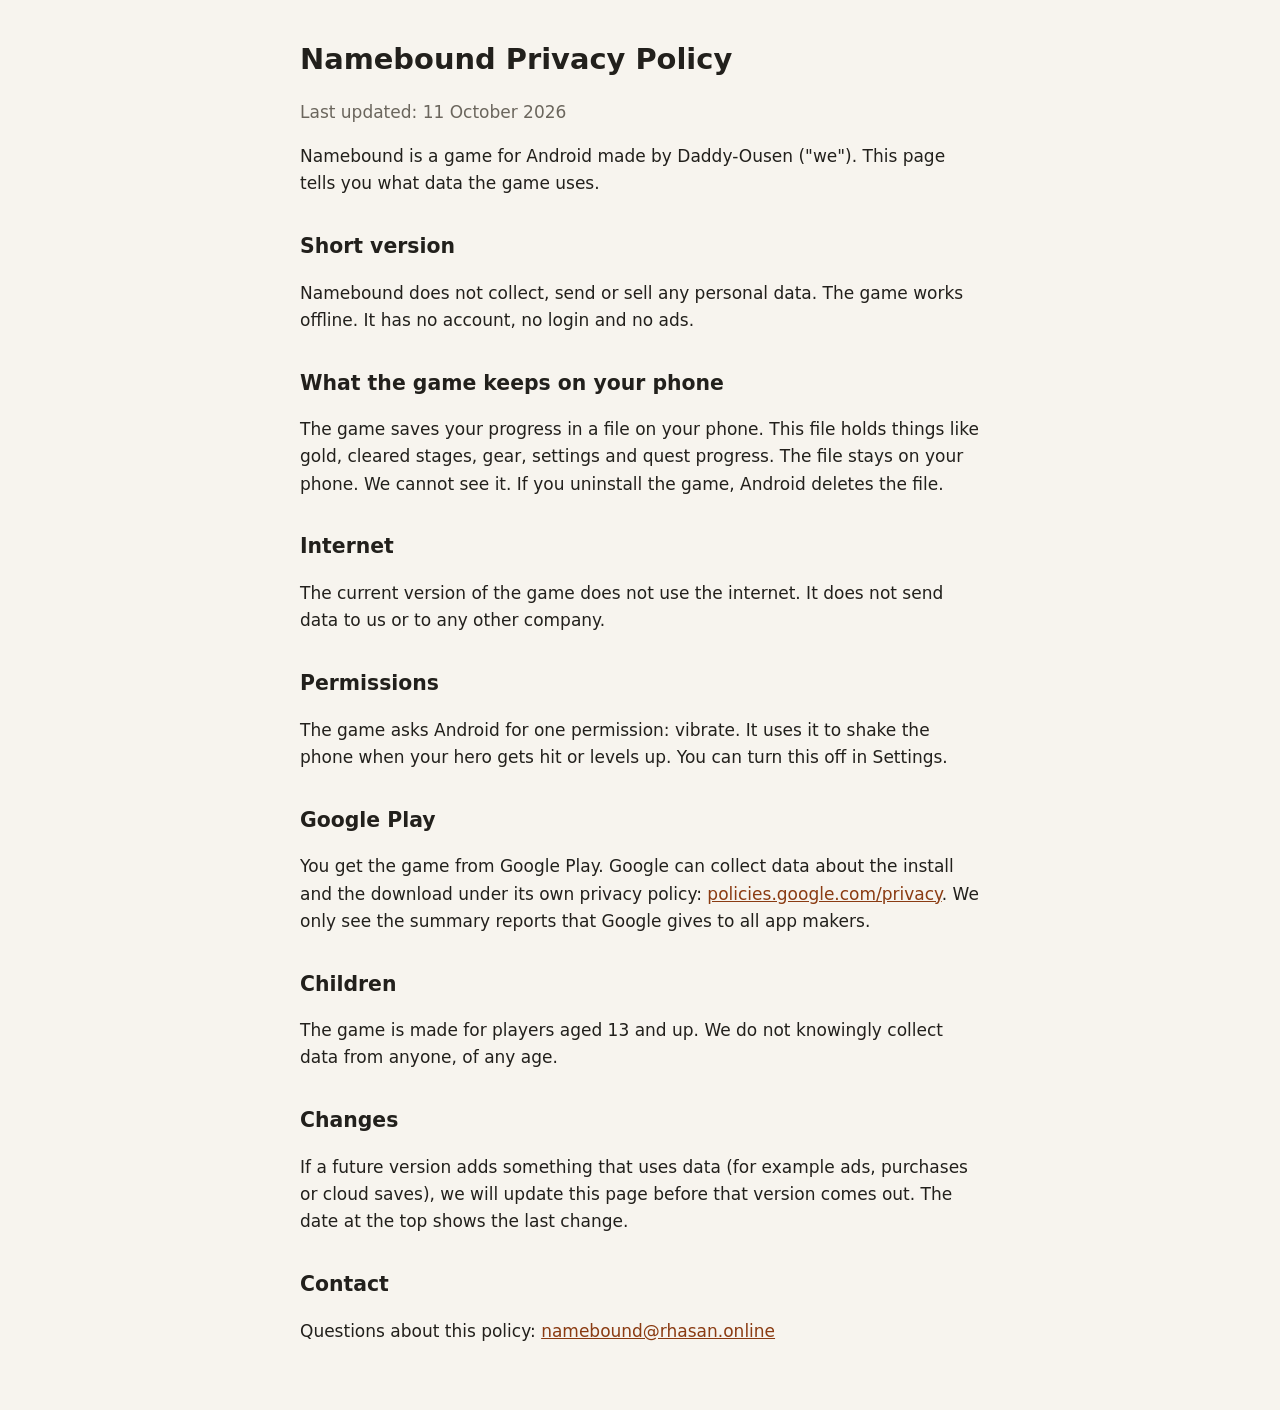
==== privacy.html @ dc04a9e1 "Privacy policy and home page" ====
<!doctype html>
<html lang="en">
<head>
<meta charset="utf-8">
<meta name="viewport" content="width=device-width, initial-scale=1">
<title>Namebound Privacy Policy</title>
<link rel="stylesheet" href="style.css">
</head>
<body>
<main>
<h1>Namebound Privacy Policy</h1>
<p class="date">Last updated: 11 October 2026</p>

<p>Namebound is a game for Android made by Daddy-Ousen ("we"). This page tells you what data the game uses.</p>

<h2>Short version</h2>
<p>Namebound does not collect, send or sell any personal data. The game works offline. It has no account, no login and no ads.</p>

<h2>What the game keeps on your phone</h2>
<p>The game saves your progress in a file on your phone. This file holds things like gold, cleared stages, gear, settings and quest progress.
The file stays on your phone. We cannot see it. If you uninstall the game, Android deletes the file.</p>

<h2>Internet</h2>
<p>The current version of the game does not use the internet. It does not send data to us or to any other company.</p>

<h2>Permissions</h2>
<p>The game asks Android for one permission: vibrate. It uses it to shake the phone when your hero gets hit or levels up. You can turn this off in Settings.</p>

<h2>Google Play</h2>
<p>You get the game from Google Play. Google can collect data about the install and the download under its own privacy policy:
<a href="https://policies.google.com/privacy">policies.google.com/privacy</a>. We only see the summary reports that Google gives to all app makers.</p>

<h2>Children</h2>
<p>The game is made for players aged 13 and up. We do not knowingly collect data from anyone, of any age.</p>

<h2>Changes</h2>
<p>If a future version adds something that uses data (for example ads, purchases or cloud saves), we will update this page before that version comes out.
The date at the top shows the last change.</p>

<h2>Contact</h2>
<p>Questions about this policy: <a href="mailto:namebound@rhasan.online">namebound@rhasan.online</a></p>
</main>
</body>
</html>
---- style.css ----
:root { --bg: #f7f4ee; --fg: #22201c; --muted: #6b665d; --link: #8a3b12; }
@media (prefers-color-scheme: dark) {
  :root { --bg: #1b1a18; --fg: #ece8e0; --muted: #a39d92; --link: #f0a070; }
}
body { margin: 0; background: var(--bg); color: var(--fg); font: 17px/1.6 system-ui, sans-serif; }
main { max-width: 680px; margin: 0 auto; padding: 24px 16px 48px; }
h1 { font-size: 1.7em; margin: 0.4em 0; }
h2 { font-size: 1.2em; margin-top: 1.6em; }
.date { color: var(--muted); }
a { color: var(--link); }
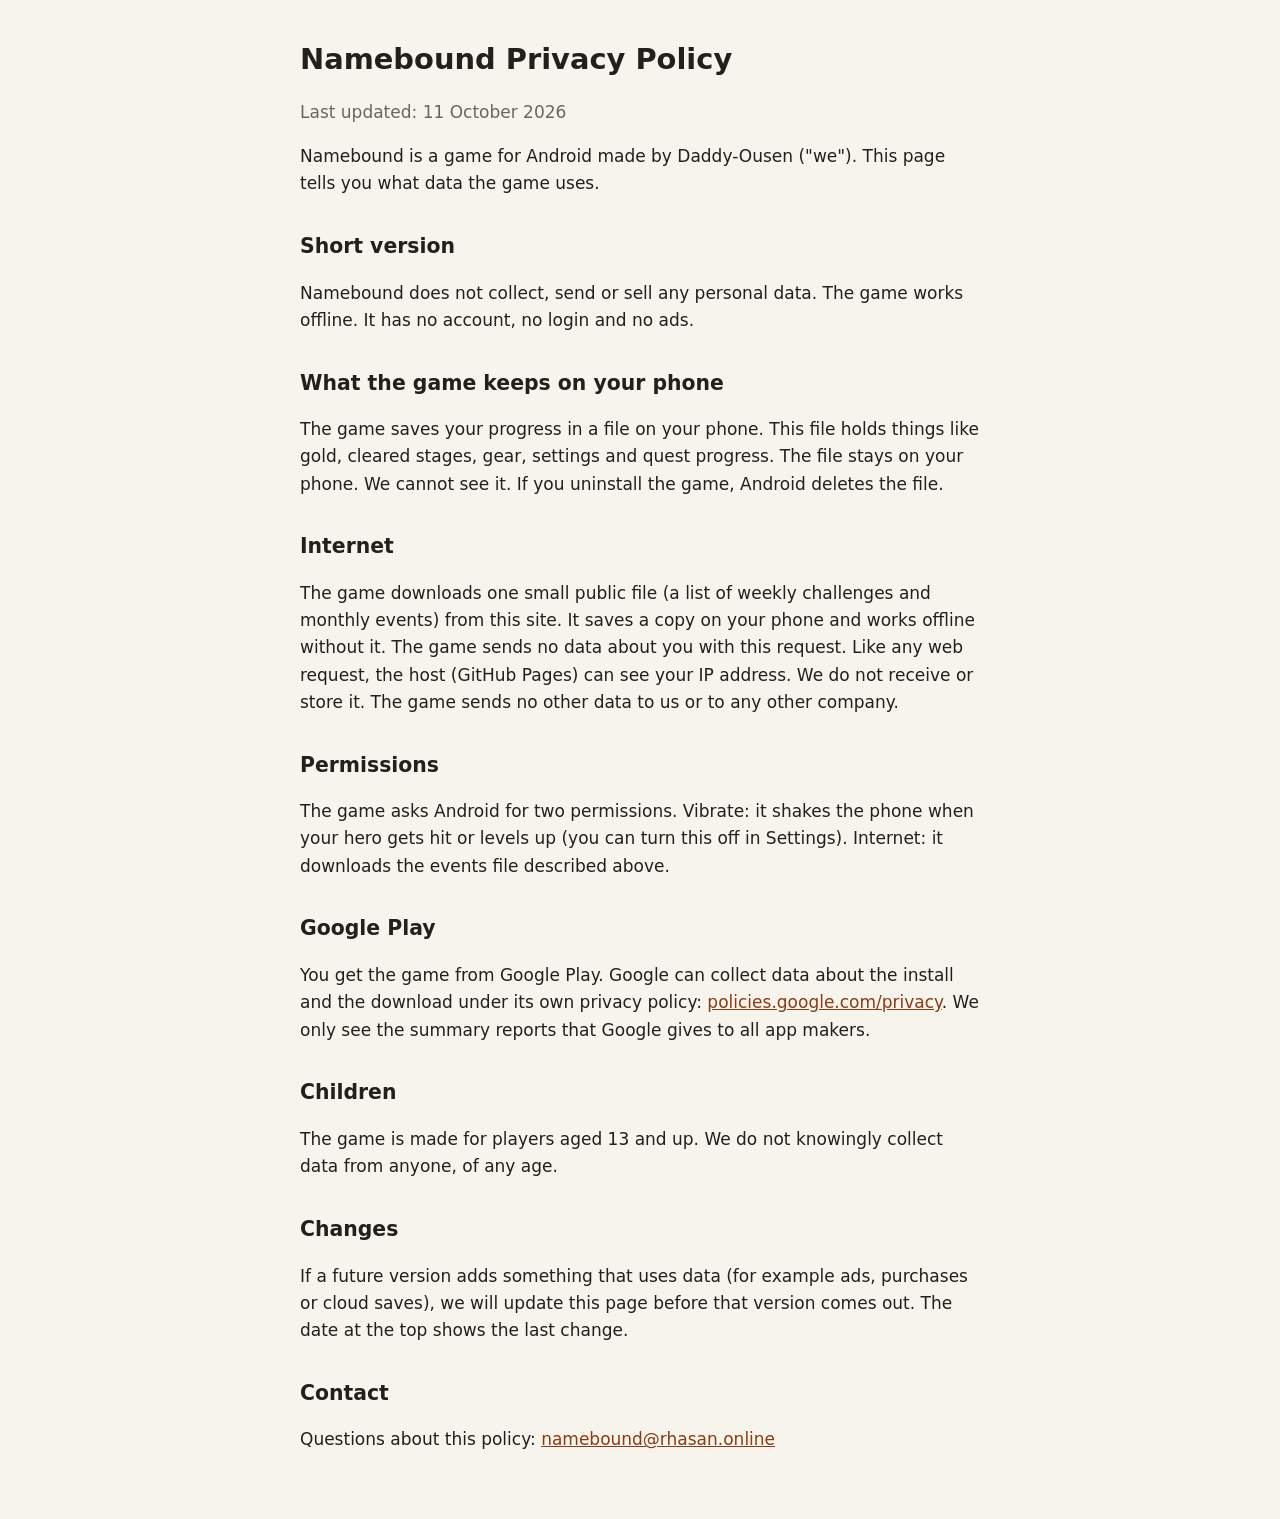
==== commit 518530e4: "Add events.json, update privacy for events download" ====
--- a/privacy.html
+++ b/privacy.html
@@ -21,10 +21,10 @@
 The file stays on your phone. We cannot see it. If you uninstall the game, Android deletes the file.</p>
 
 <h2>Internet</h2>
-<p>The current version of the game does not use the internet. It does not send data to us or to any other company.</p>
+<p>The game downloads one small public file (a list of weekly challenges and monthly events) from this site. It saves a copy on your phone and works offline without it. The game sends no data about you with this request. Like any web request, the host (GitHub Pages) can see your IP address. We do not receive or store it. The game sends no other data to us or to any other company.</p>
 
 <h2>Permissions</h2>
-<p>The game asks Android for one permission: vibrate. It uses it to shake the phone when your hero gets hit or levels up. You can turn this off in Settings.</p>
+<p>The game asks Android for two permissions. Vibrate: it shakes the phone when your hero gets hit or levels up (you can turn this off in Settings). Internet: it downloads the events file described above.</p>
 
 <h2>Google Play</h2>
 <p>You get the game from Google Play. Google can collect data about the install and the download under its own privacy policy:
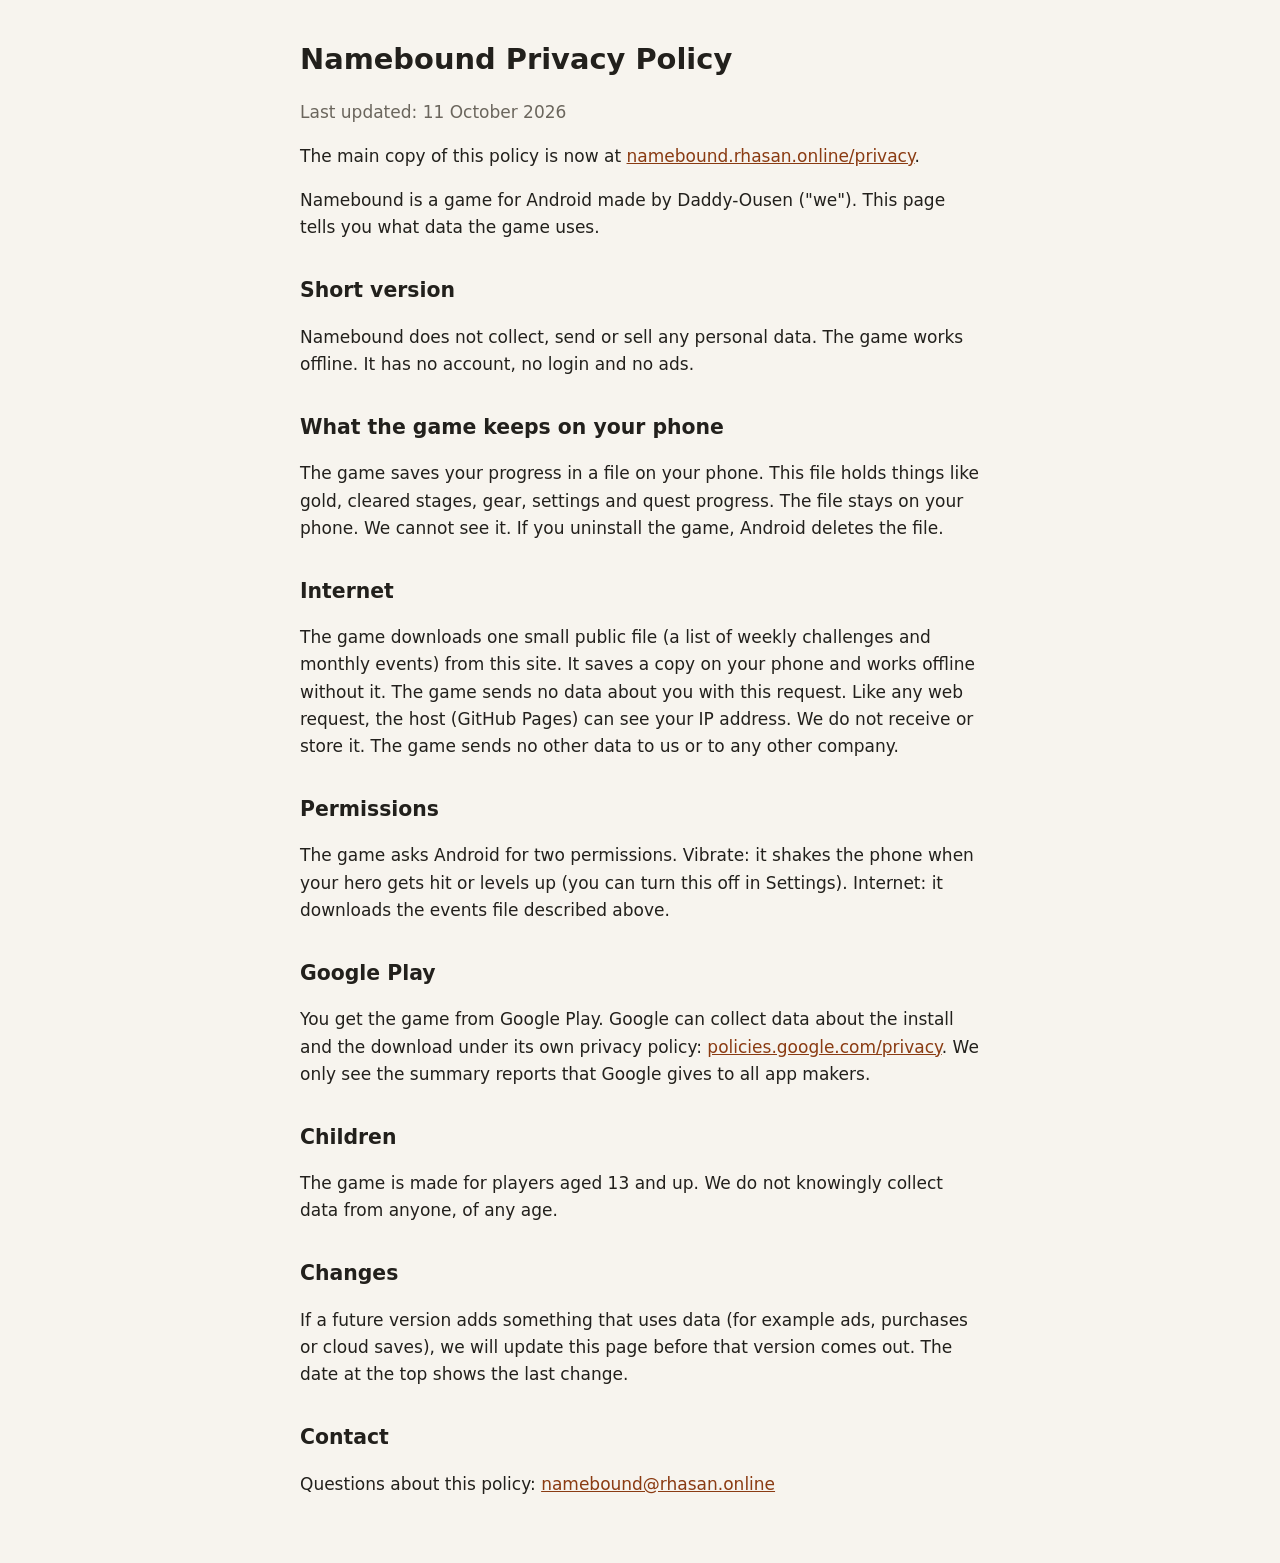
==== commit 5f25b104: "Point to the new site namebound.rhasan.online" ====
--- a/privacy.html
+++ b/privacy.html
@@ -4,12 +4,14 @@
 <meta charset="utf-8">
 <meta name="viewport" content="width=device-width, initial-scale=1">
 <title>Namebound Privacy Policy</title>
+<link rel="canonical" href="https://namebound.rhasan.online/privacy">
 <link rel="stylesheet" href="style.css">
 </head>
 <body>
 <main>
 <h1>Namebound Privacy Policy</h1>
 <p class="date">Last updated: 11 October 2026</p>
+<p>The main copy of this policy is now at <a href="https://namebound.rhasan.online/privacy">namebound.rhasan.online/privacy</a>.</p>
 
 <p>Namebound is a game for Android made by Daddy-Ousen ("we"). This page tells you what data the game uses.</p>
 
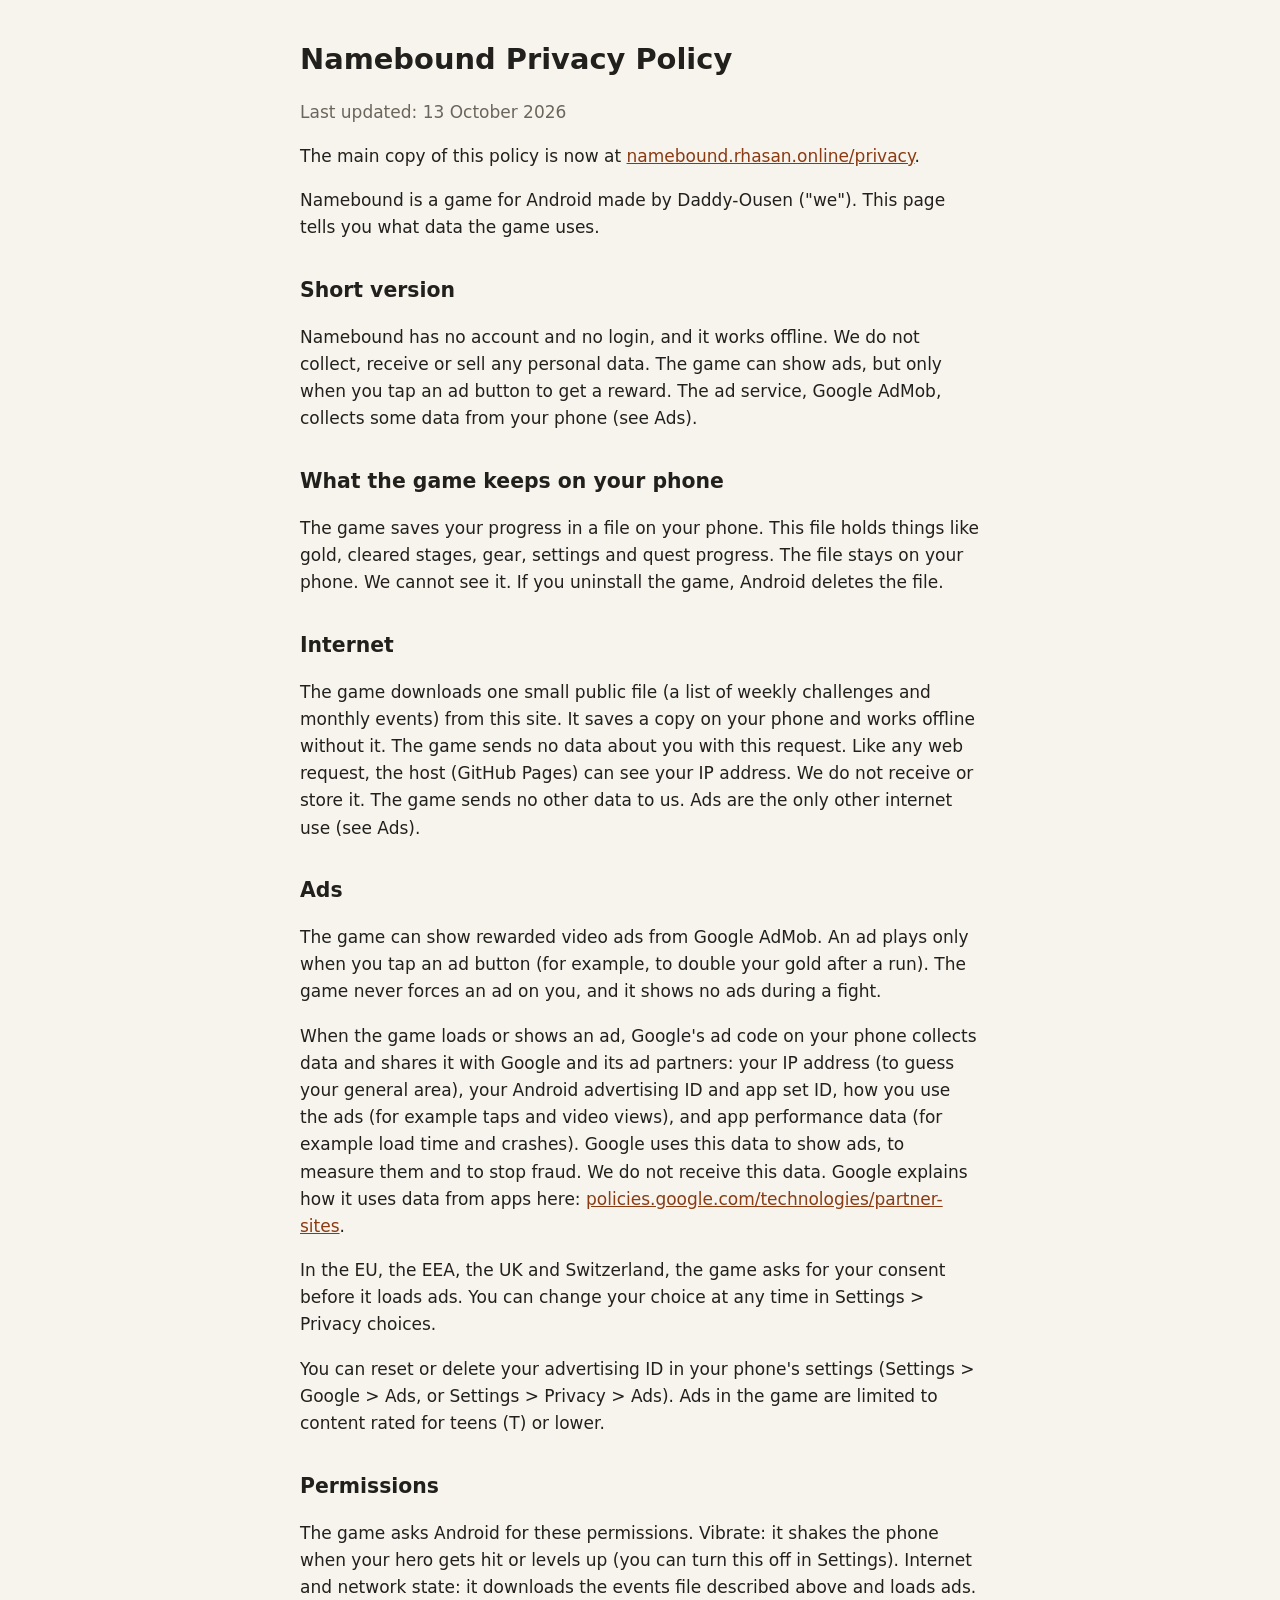
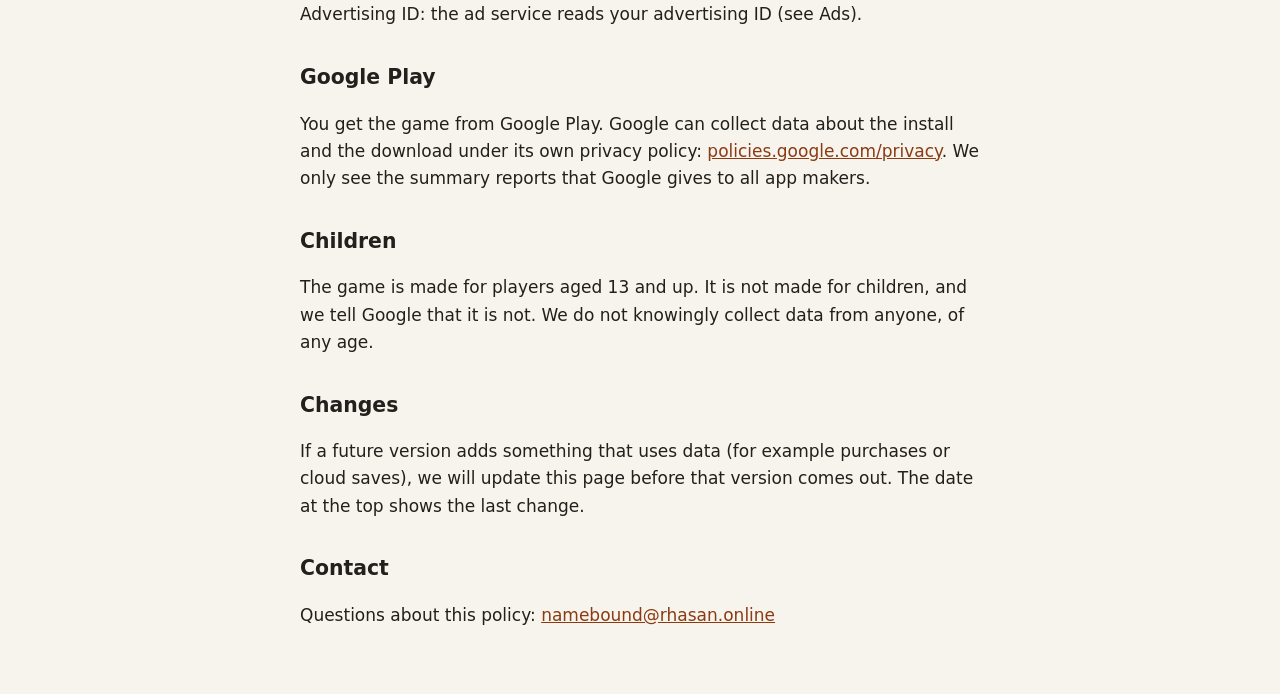
==== commit 8a902941: "privacy: ads" ====
--- a/privacy.html
+++ b/privacy.html
@@ -10,33 +10,39 @@
 <body>
 <main>
 <h1>Namebound Privacy Policy</h1>
-<p class="date">Last updated: 11 October 2026</p>
+<p class="date">Last updated: 13 October 2026</p>
 <p>The main copy of this policy is now at <a href="https://namebound.rhasan.online/privacy">namebound.rhasan.online/privacy</a>.</p>
 
 <p>Namebound is a game for Android made by Daddy-Ousen ("we"). This page tells you what data the game uses.</p>
 
 <h2>Short version</h2>
-<p>Namebound does not collect, send or sell any personal data. The game works offline. It has no account, no login and no ads.</p>
+<p>Namebound has no account and no login, and it works offline. We do not collect, receive or sell any personal data. The game can show ads, but only when you tap an ad button to get a reward. The ad service, Google AdMob, collects some data from your phone (see Ads).</p>
 
 <h2>What the game keeps on your phone</h2>
 <p>The game saves your progress in a file on your phone. This file holds things like gold, cleared stages, gear, settings and quest progress.
 The file stays on your phone. We cannot see it. If you uninstall the game, Android deletes the file.</p>
 
 <h2>Internet</h2>
-<p>The game downloads one small public file (a list of weekly challenges and monthly events) from this site. It saves a copy on your phone and works offline without it. The game sends no data about you with this request. Like any web request, the host (GitHub Pages) can see your IP address. We do not receive or store it. The game sends no other data to us or to any other company.</p>
+<p>The game downloads one small public file (a list of weekly challenges and monthly events) from this site. It saves a copy on your phone and works offline without it. The game sends no data about you with this request. Like any web request, the host (GitHub Pages) can see your IP address. We do not receive or store it. The game sends no other data to us. Ads are the only other internet use (see Ads).</p>
+
+<h2>Ads</h2>
+<p>The game can show rewarded video ads from Google AdMob. An ad plays only when you tap an ad button (for example, to double your gold after a run). The game never forces an ad on you, and it shows no ads during a fight.</p>
+<p>When the game loads or shows an ad, Google's ad code on your phone collects data and shares it with Google and its ad partners: your IP address (to guess your general area), your Android advertising ID and app set ID, how you use the ads (for example taps and video views), and app performance data (for example load time and crashes). Google uses this data to show ads, to measure them and to stop fraud. We do not receive this data. Google explains how it uses data from apps here: <a href="https://policies.google.com/technologies/partner-sites">policies.google.com/technologies/partner-sites</a>.</p>
+<p>In the EU, the EEA, the UK and Switzerland, the game asks for your consent before it loads ads. You can change your choice at any time in Settings &gt; Privacy choices.</p>
+<p>You can reset or delete your advertising ID in your phone's settings (Settings &gt; Google &gt; Ads, or Settings &gt; Privacy &gt; Ads). Ads in the game are limited to content rated for teens (T) or lower.</p>
 
 <h2>Permissions</h2>
-<p>The game asks Android for two permissions. Vibrate: it shakes the phone when your hero gets hit or levels up (you can turn this off in Settings). Internet: it downloads the events file described above.</p>
+<p>The game asks Android for these permissions. Vibrate: it shakes the phone when your hero gets hit or levels up (you can turn this off in Settings). Internet and network state: it downloads the events file described above and loads ads. Advertising ID: the ad service reads your advertising ID (see Ads).</p>
 
 <h2>Google Play</h2>
 <p>You get the game from Google Play. Google can collect data about the install and the download under its own privacy policy:
 <a href="https://policies.google.com/privacy">policies.google.com/privacy</a>. We only see the summary reports that Google gives to all app makers.</p>
 
 <h2>Children</h2>
-<p>The game is made for players aged 13 and up. We do not knowingly collect data from anyone, of any age.</p>
+<p>The game is made for players aged 13 and up. It is not made for children, and we tell Google that it is not. We do not knowingly collect data from anyone, of any age.</p>
 
 <h2>Changes</h2>
-<p>If a future version adds something that uses data (for example ads, purchases or cloud saves), we will update this page before that version comes out.
+<p>If a future version adds something that uses data (for example purchases or cloud saves), we will update this page before that version comes out.
 The date at the top shows the last change.</p>
 
 <h2>Contact</h2>
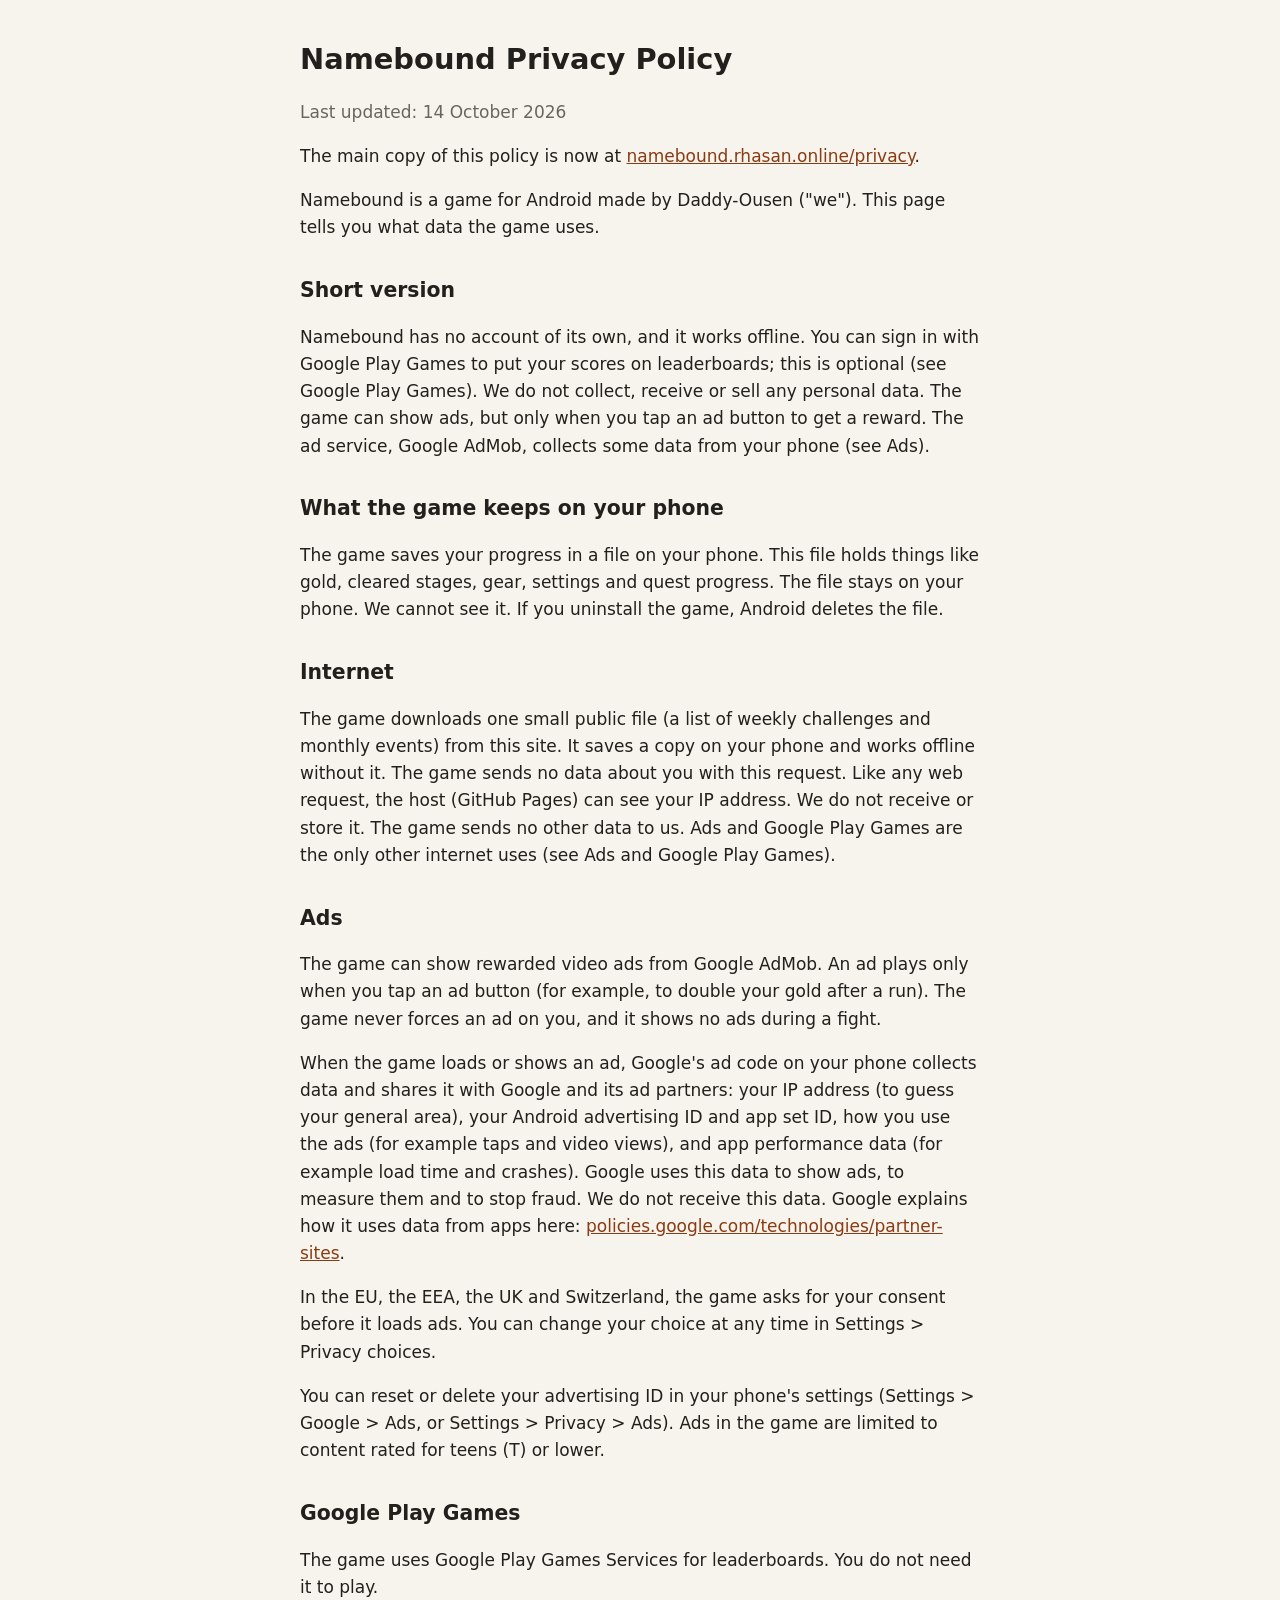
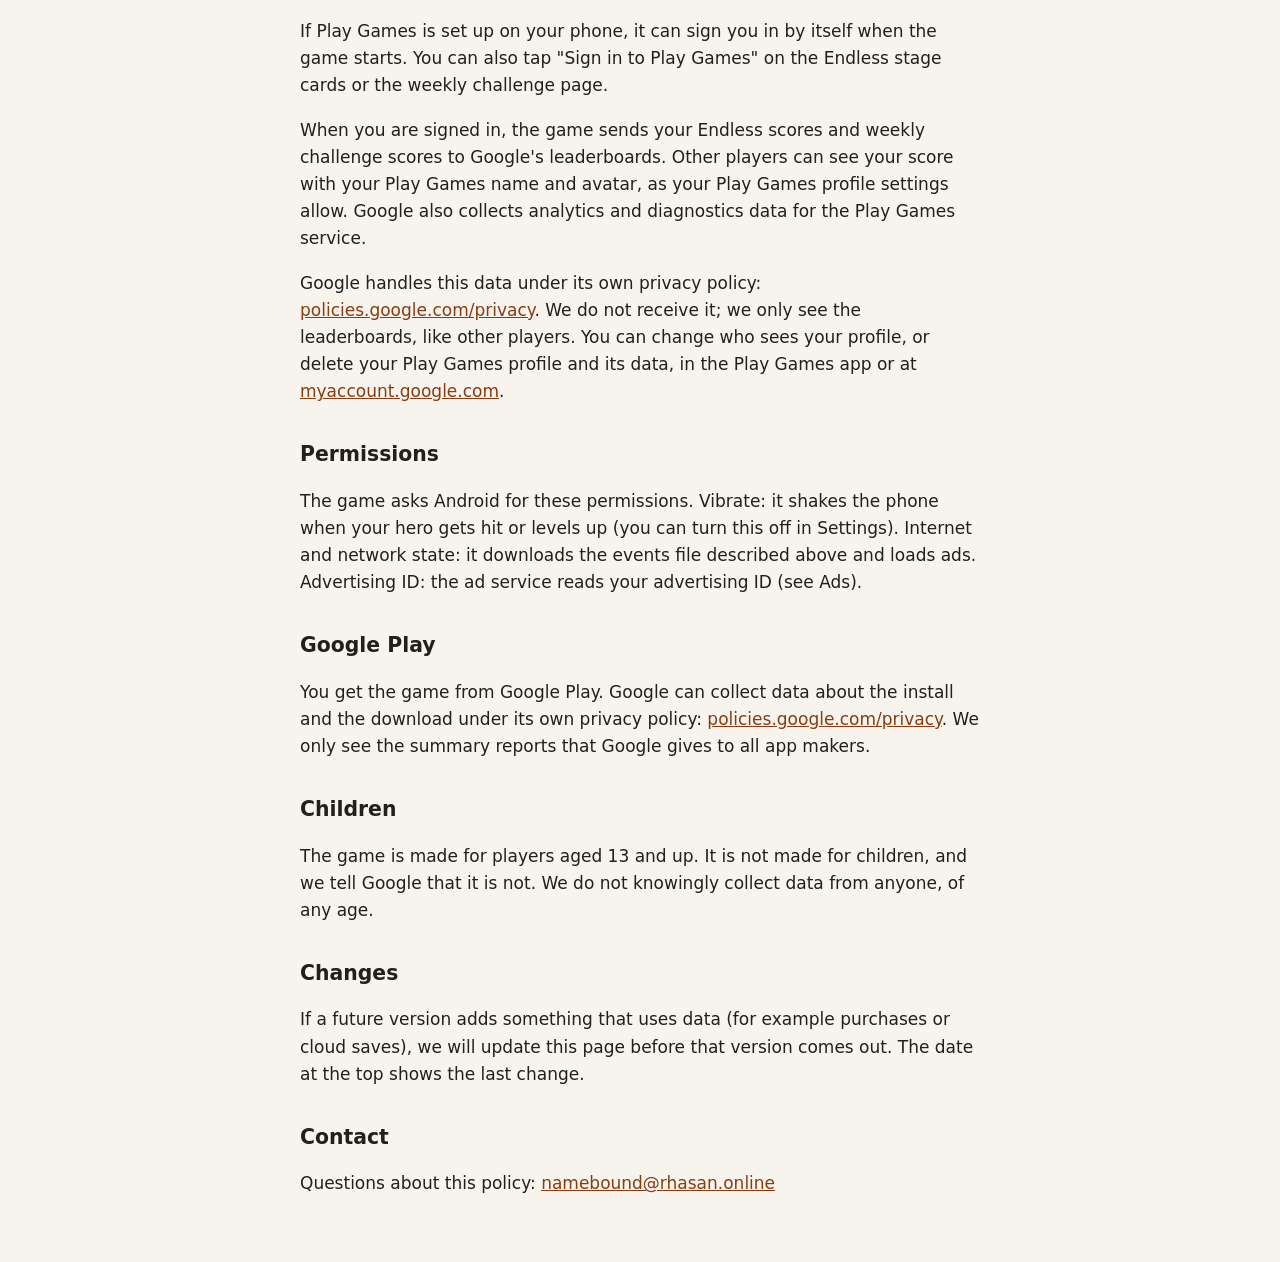
==== commit cd66cc6e: "Privacy: Google Play Games section" ====
--- a/privacy.html
+++ b/privacy.html
@@ -10,26 +10,32 @@
 <body>
 <main>
 <h1>Namebound Privacy Policy</h1>
-<p class="date">Last updated: 13 October 2026</p>
+<p class="date">Last updated: 14 October 2026</p>
 <p>The main copy of this policy is now at <a href="https://namebound.rhasan.online/privacy">namebound.rhasan.online/privacy</a>.</p>
 
 <p>Namebound is a game for Android made by Daddy-Ousen ("we"). This page tells you what data the game uses.</p>
 
 <h2>Short version</h2>
-<p>Namebound has no account and no login, and it works offline. We do not collect, receive or sell any personal data. The game can show ads, but only when you tap an ad button to get a reward. The ad service, Google AdMob, collects some data from your phone (see Ads).</p>
+<p>Namebound has no account of its own, and it works offline. You can sign in with Google Play Games to put your scores on leaderboards; this is optional (see Google Play Games). We do not collect, receive or sell any personal data. The game can show ads, but only when you tap an ad button to get a reward. The ad service, Google AdMob, collects some data from your phone (see Ads).</p>
 
 <h2>What the game keeps on your phone</h2>
 <p>The game saves your progress in a file on your phone. This file holds things like gold, cleared stages, gear, settings and quest progress.
 The file stays on your phone. We cannot see it. If you uninstall the game, Android deletes the file.</p>
 
 <h2>Internet</h2>
-<p>The game downloads one small public file (a list of weekly challenges and monthly events) from this site. It saves a copy on your phone and works offline without it. The game sends no data about you with this request. Like any web request, the host (GitHub Pages) can see your IP address. We do not receive or store it. The game sends no other data to us. Ads are the only other internet use (see Ads).</p>
+<p>The game downloads one small public file (a list of weekly challenges and monthly events) from this site. It saves a copy on your phone and works offline without it. The game sends no data about you with this request. Like any web request, the host (GitHub Pages) can see your IP address. We do not receive or store it. The game sends no other data to us. Ads and Google Play Games are the only other internet uses (see Ads and Google Play Games).</p>
 
 <h2>Ads</h2>
 <p>The game can show rewarded video ads from Google AdMob. An ad plays only when you tap an ad button (for example, to double your gold after a run). The game never forces an ad on you, and it shows no ads during a fight.</p>
 <p>When the game loads or shows an ad, Google's ad code on your phone collects data and shares it with Google and its ad partners: your IP address (to guess your general area), your Android advertising ID and app set ID, how you use the ads (for example taps and video views), and app performance data (for example load time and crashes). Google uses this data to show ads, to measure them and to stop fraud. We do not receive this data. Google explains how it uses data from apps here: <a href="https://policies.google.com/technologies/partner-sites">policies.google.com/technologies/partner-sites</a>.</p>
 <p>In the EU, the EEA, the UK and Switzerland, the game asks for your consent before it loads ads. You can change your choice at any time in Settings &gt; Privacy choices.</p>
 <p>You can reset or delete your advertising ID in your phone's settings (Settings &gt; Google &gt; Ads, or Settings &gt; Privacy &gt; Ads). Ads in the game are limited to content rated for teens (T) or lower.</p>
+
+<h2>Google Play Games</h2>
+<p>The game uses Google Play Games Services for leaderboards. You do not need it to play.</p>
+<p>If Play Games is set up on your phone, it can sign you in by itself when the game starts. You can also tap &quot;Sign in to Play Games&quot; on the Endless stage cards or the weekly challenge page.</p>
+<p>When you are signed in, the game sends your Endless scores and weekly challenge scores to Google&#39;s leaderboards. Other players can see your score with your Play Games name and avatar, as your Play Games profile settings allow. Google also collects analytics and diagnostics data for the Play Games service.</p>
+<p>Google handles this data under its own privacy policy: <a href="https://policies.google.com/privacy">policies.google.com/privacy</a>. We do not receive it; we only see the leaderboards, like other players. You can change who sees your profile, or delete your Play Games profile and its data, in the Play Games app or at <a href="https://myaccount.google.com">myaccount.google.com</a>.</p>
 
 <h2>Permissions</h2>
 <p>The game asks Android for these permissions. Vibrate: it shakes the phone when your hero gets hit or levels up (you can turn this off in Settings). Internet and network state: it downloads the events file described above and loads ads. Advertising ID: the ad service reads your advertising ID (see Ads).</p>
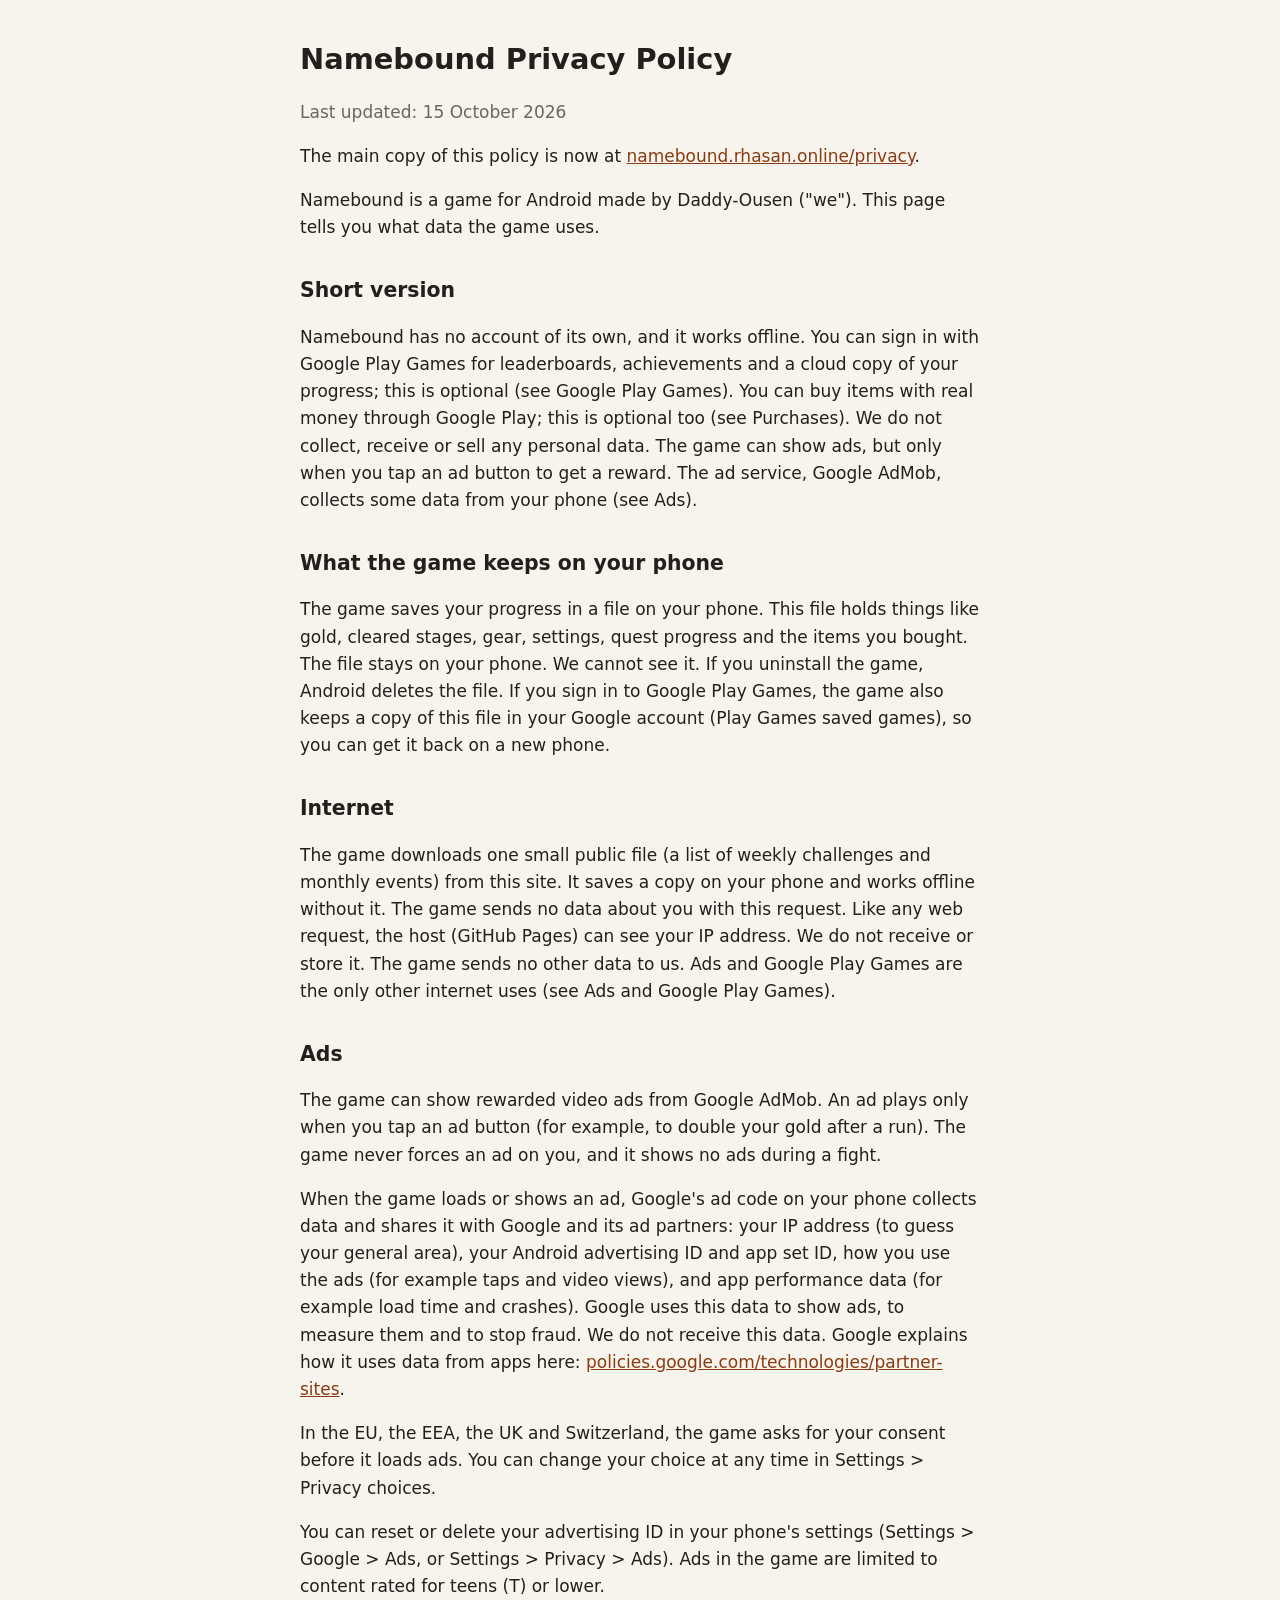
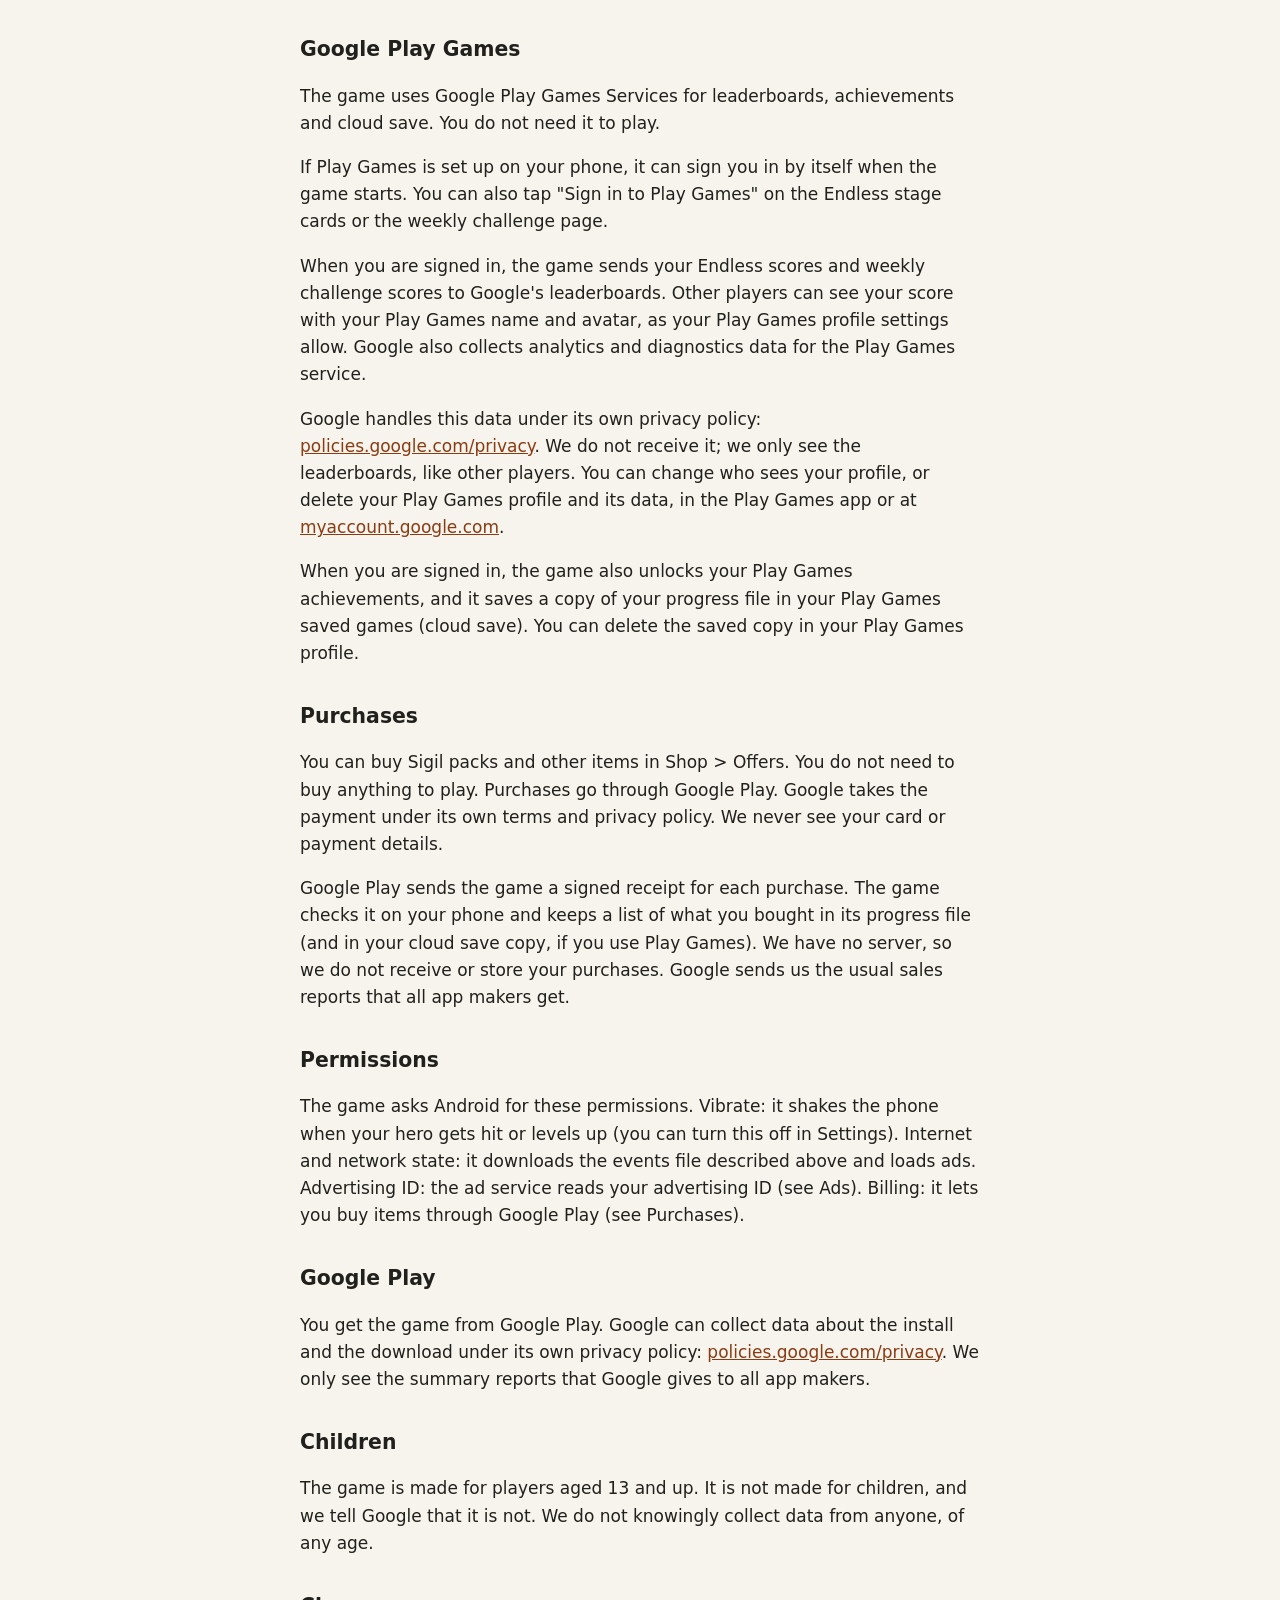
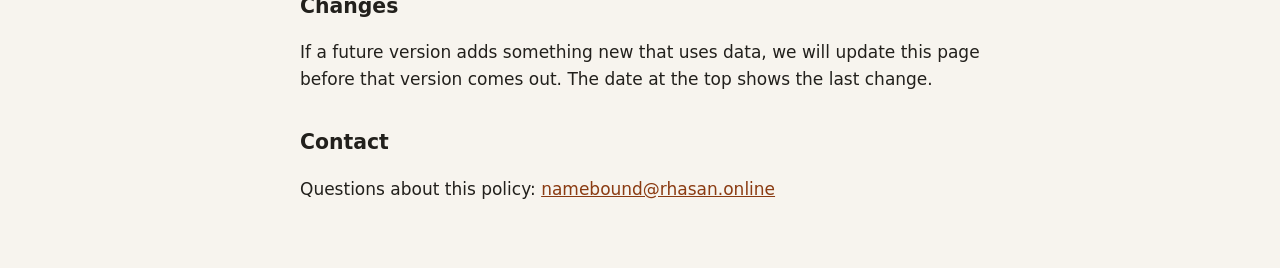
==== commit 87040e36: "0.5.7: privacy for cloud save, achievements, purchases" ====
--- a/privacy.html
+++ b/privacy.html
@@ -10,17 +10,17 @@
 <body>
 <main>
 <h1>Namebound Privacy Policy</h1>
-<p class="date">Last updated: 14 October 2026</p>
+<p class="date">Last updated: 15 October 2026</p>
 <p>The main copy of this policy is now at <a href="https://namebound.rhasan.online/privacy">namebound.rhasan.online/privacy</a>.</p>
 
 <p>Namebound is a game for Android made by Daddy-Ousen ("we"). This page tells you what data the game uses.</p>
 
 <h2>Short version</h2>
-<p>Namebound has no account of its own, and it works offline. You can sign in with Google Play Games to put your scores on leaderboards; this is optional (see Google Play Games). We do not collect, receive or sell any personal data. The game can show ads, but only when you tap an ad button to get a reward. The ad service, Google AdMob, collects some data from your phone (see Ads).</p>
+<p>Namebound has no account of its own, and it works offline. You can sign in with Google Play Games for leaderboards, achievements and a cloud copy of your progress; this is optional (see Google Play Games). You can buy items with real money through Google Play; this is optional too (see Purchases). We do not collect, receive or sell any personal data. The game can show ads, but only when you tap an ad button to get a reward. The ad service, Google AdMob, collects some data from your phone (see Ads).</p>
 
 <h2>What the game keeps on your phone</h2>
-<p>The game saves your progress in a file on your phone. This file holds things like gold, cleared stages, gear, settings and quest progress.
-The file stays on your phone. We cannot see it. If you uninstall the game, Android deletes the file.</p>
+<p>The game saves your progress in a file on your phone. This file holds things like gold, cleared stages, gear, settings, quest progress and the items you bought.
+The file stays on your phone. We cannot see it. If you uninstall the game, Android deletes the file. If you sign in to Google Play Games, the game also keeps a copy of this file in your Google account (Play Games saved games), so you can get it back on a new phone.</p>
 
 <h2>Internet</h2>
 <p>The game downloads one small public file (a list of weekly challenges and monthly events) from this site. It saves a copy on your phone and works offline without it. The game sends no data about you with this request. Like any web request, the host (GitHub Pages) can see your IP address. We do not receive or store it. The game sends no other data to us. Ads and Google Play Games are the only other internet uses (see Ads and Google Play Games).</p>
@@ -32,13 +32,18 @@
 <p>You can reset or delete your advertising ID in your phone's settings (Settings &gt; Google &gt; Ads, or Settings &gt; Privacy &gt; Ads). Ads in the game are limited to content rated for teens (T) or lower.</p>
 
 <h2>Google Play Games</h2>
-<p>The game uses Google Play Games Services for leaderboards. You do not need it to play.</p>
+<p>The game uses Google Play Games Services for leaderboards, achievements and cloud save. You do not need it to play.</p>
 <p>If Play Games is set up on your phone, it can sign you in by itself when the game starts. You can also tap &quot;Sign in to Play Games&quot; on the Endless stage cards or the weekly challenge page.</p>
 <p>When you are signed in, the game sends your Endless scores and weekly challenge scores to Google&#39;s leaderboards. Other players can see your score with your Play Games name and avatar, as your Play Games profile settings allow. Google also collects analytics and diagnostics data for the Play Games service.</p>
 <p>Google handles this data under its own privacy policy: <a href="https://policies.google.com/privacy">policies.google.com/privacy</a>. We do not receive it; we only see the leaderboards, like other players. You can change who sees your profile, or delete your Play Games profile and its data, in the Play Games app or at <a href="https://myaccount.google.com">myaccount.google.com</a>.</p>
+<p>When you are signed in, the game also unlocks your Play Games achievements, and it saves a copy of your progress file in your Play Games saved games (cloud save). You can delete the saved copy in your Play Games profile.</p>
+
+<h2>Purchases</h2>
+<p>You can buy Sigil packs and other items in Shop &gt; Offers. You do not need to buy anything to play. Purchases go through Google Play. Google takes the payment under its own terms and privacy policy. We never see your card or payment details.</p>
+<p>Google Play sends the game a signed receipt for each purchase. The game checks it on your phone and keeps a list of what you bought in its progress file (and in your cloud save copy, if you use Play Games). We have no server, so we do not receive or store your purchases. Google sends us the usual sales reports that all app makers get.</p>
 
 <h2>Permissions</h2>
-<p>The game asks Android for these permissions. Vibrate: it shakes the phone when your hero gets hit or levels up (you can turn this off in Settings). Internet and network state: it downloads the events file described above and loads ads. Advertising ID: the ad service reads your advertising ID (see Ads).</p>
+<p>The game asks Android for these permissions. Vibrate: it shakes the phone when your hero gets hit or levels up (you can turn this off in Settings). Internet and network state: it downloads the events file described above and loads ads. Advertising ID: the ad service reads your advertising ID (see Ads). Billing: it lets you buy items through Google Play (see Purchases).</p>
 
 <h2>Google Play</h2>
 <p>You get the game from Google Play. Google can collect data about the install and the download under its own privacy policy:
@@ -48,7 +53,7 @@
 <p>The game is made for players aged 13 and up. It is not made for children, and we tell Google that it is not. We do not knowingly collect data from anyone, of any age.</p>
 
 <h2>Changes</h2>
-<p>If a future version adds something that uses data (for example purchases or cloud saves), we will update this page before that version comes out.
+<p>If a future version adds something new that uses data, we will update this page before that version comes out.
 The date at the top shows the last change.</p>
 
 <h2>Contact</h2>
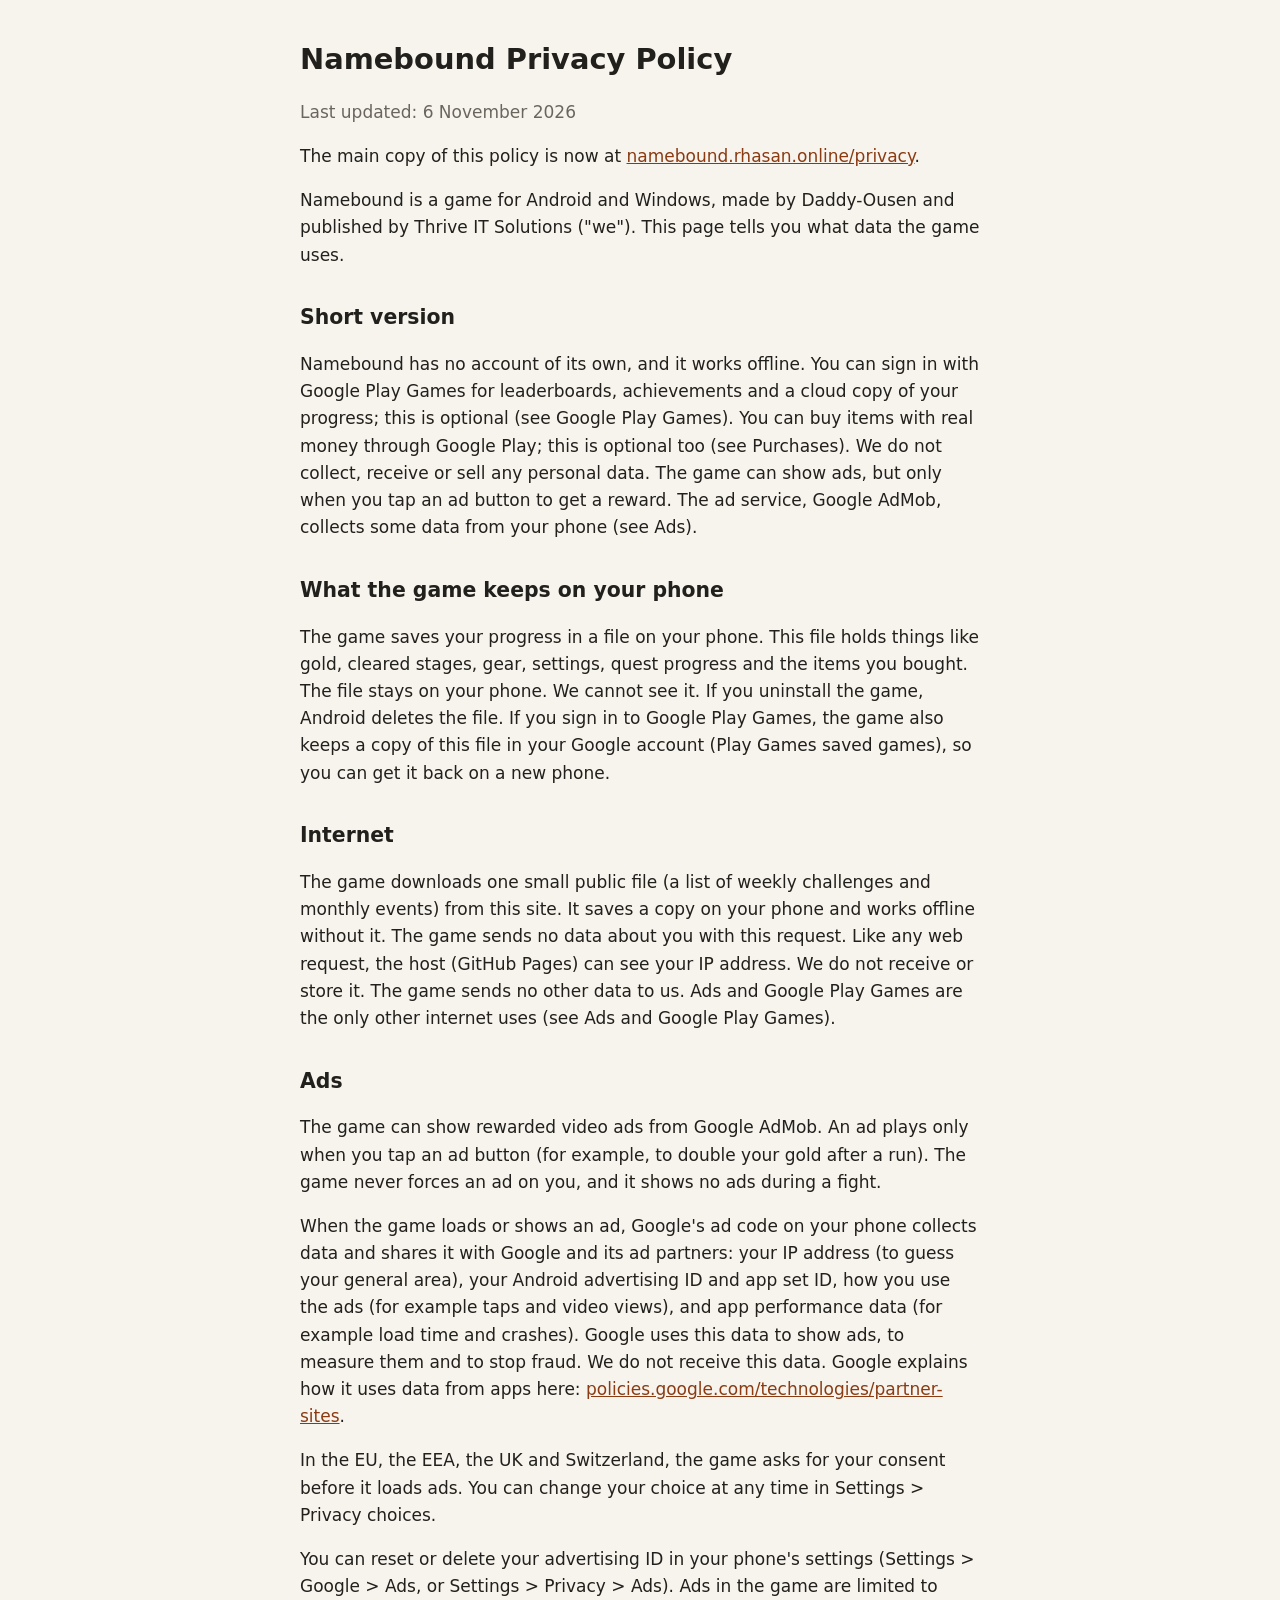
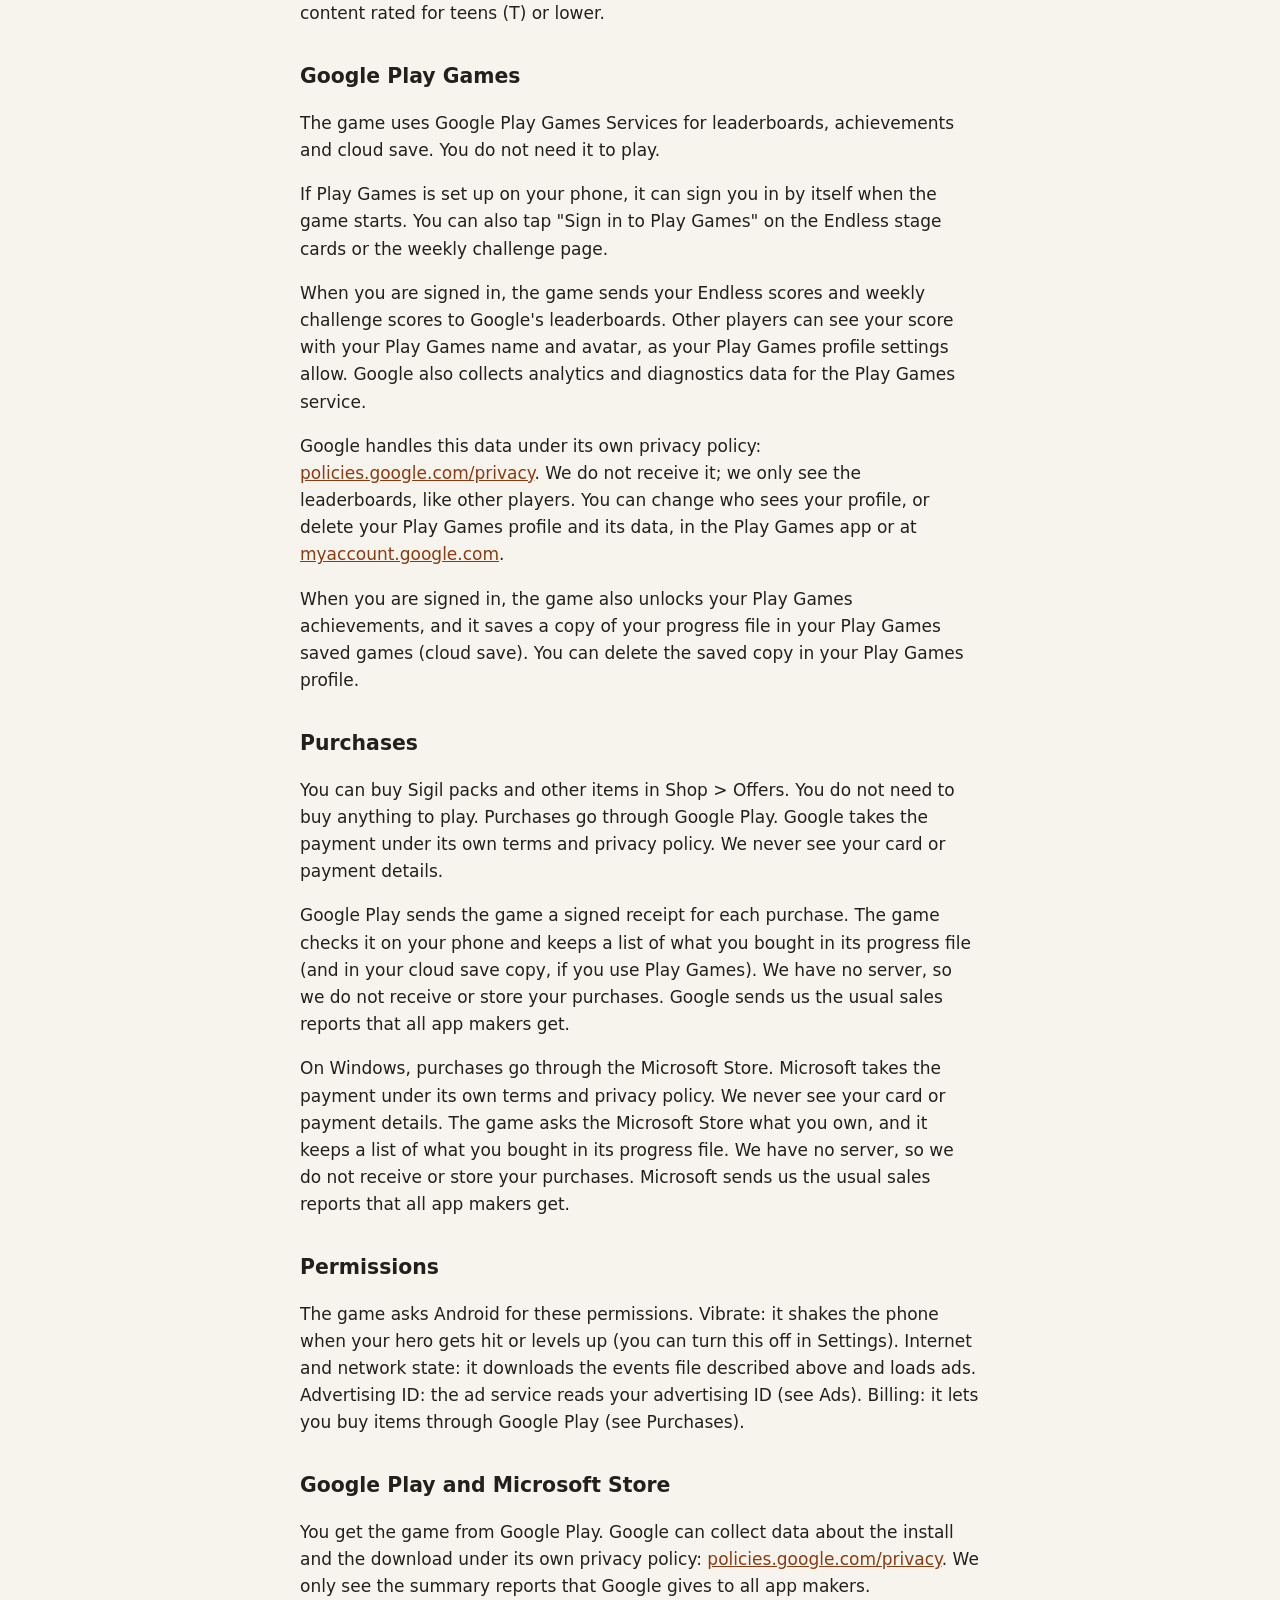
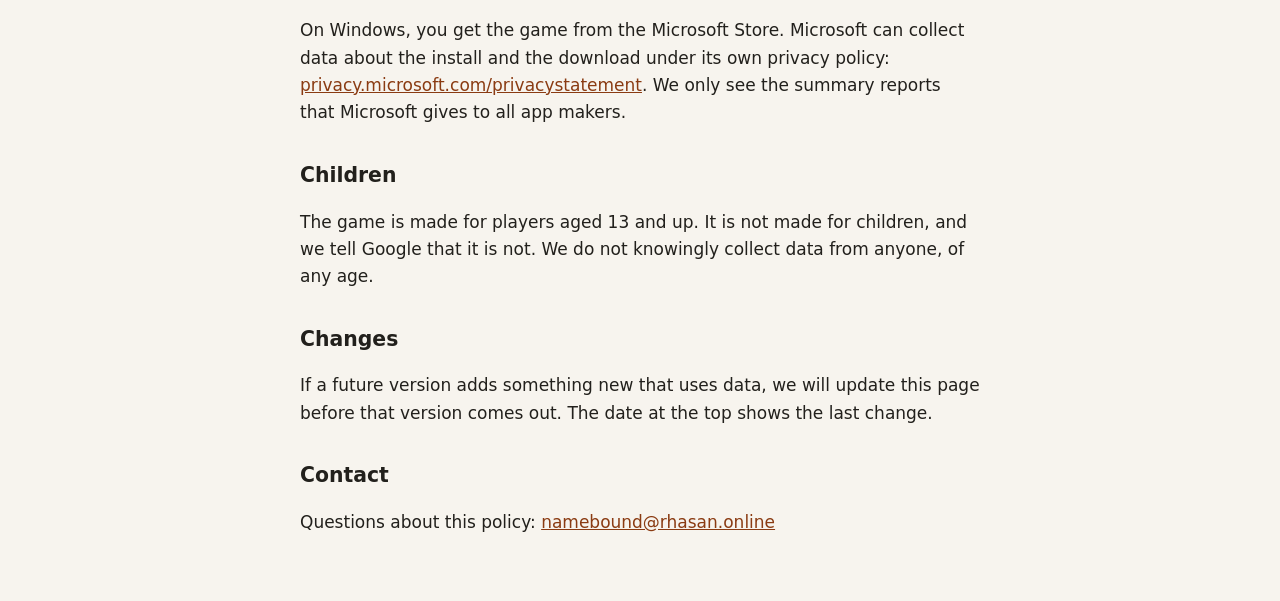
==== commit 04921c01: "Privacy: publisher name, Microsoft Store install" ====
--- a/privacy.html
+++ b/privacy.html
@@ -10,10 +10,10 @@
 <body>
 <main>
 <h1>Namebound Privacy Policy</h1>
-<p class="date">Last updated: 15 October 2026</p>
+<p class="date">Last updated: 6 November 2026</p>
 <p>The main copy of this policy is now at <a href="https://namebound.rhasan.online/privacy">namebound.rhasan.online/privacy</a>.</p>
 
-<p>Namebound is a game for Android made by Daddy-Ousen ("we"). This page tells you what data the game uses.</p>
+<p>Namebound is a game for Android and Windows, made by Daddy-Ousen and published by Thrive IT Solutions ("we"). This page tells you what data the game uses.</p>
 
 <h2>Short version</h2>
 <p>Namebound has no account of its own, and it works offline. You can sign in with Google Play Games for leaderboards, achievements and a cloud copy of your progress; this is optional (see Google Play Games). You can buy items with real money through Google Play; this is optional too (see Purchases). We do not collect, receive or sell any personal data. The game can show ads, but only when you tap an ad button to get a reward. The ad service, Google AdMob, collects some data from your phone (see Ads).</p>
@@ -41,13 +41,15 @@
 <h2>Purchases</h2>
 <p>You can buy Sigil packs and other items in Shop &gt; Offers. You do not need to buy anything to play. Purchases go through Google Play. Google takes the payment under its own terms and privacy policy. We never see your card or payment details.</p>
 <p>Google Play sends the game a signed receipt for each purchase. The game checks it on your phone and keeps a list of what you bought in its progress file (and in your cloud save copy, if you use Play Games). We have no server, so we do not receive or store your purchases. Google sends us the usual sales reports that all app makers get.</p>
+<p>On Windows, purchases go through the Microsoft Store. Microsoft takes the payment under its own terms and privacy policy. We never see your card or payment details. The game asks the Microsoft Store what you own, and it keeps a list of what you bought in its progress file. We have no server, so we do not receive or store your purchases. Microsoft sends us the usual sales reports that all app makers get.</p>
 
 <h2>Permissions</h2>
 <p>The game asks Android for these permissions. Vibrate: it shakes the phone when your hero gets hit or levels up (you can turn this off in Settings). Internet and network state: it downloads the events file described above and loads ads. Advertising ID: the ad service reads your advertising ID (see Ads). Billing: it lets you buy items through Google Play (see Purchases).</p>
 
-<h2>Google Play</h2>
+<h2>Google Play and Microsoft Store</h2>
 <p>You get the game from Google Play. Google can collect data about the install and the download under its own privacy policy:
 <a href="https://policies.google.com/privacy">policies.google.com/privacy</a>. We only see the summary reports that Google gives to all app makers.</p>
+<p>On Windows, you get the game from the Microsoft Store. Microsoft can collect data about the install and the download under its own privacy policy: <a href="https://privacy.microsoft.com/privacystatement" rel="noopener">privacy.microsoft.com/privacystatement</a>. We only see the summary reports that Microsoft gives to all app makers.</p>
 
 <h2>Children</h2>
 <p>The game is made for players aged 13 and up. It is not made for children, and we tell Google that it is not. We do not knowingly collect data from anyone, of any age.</p>
